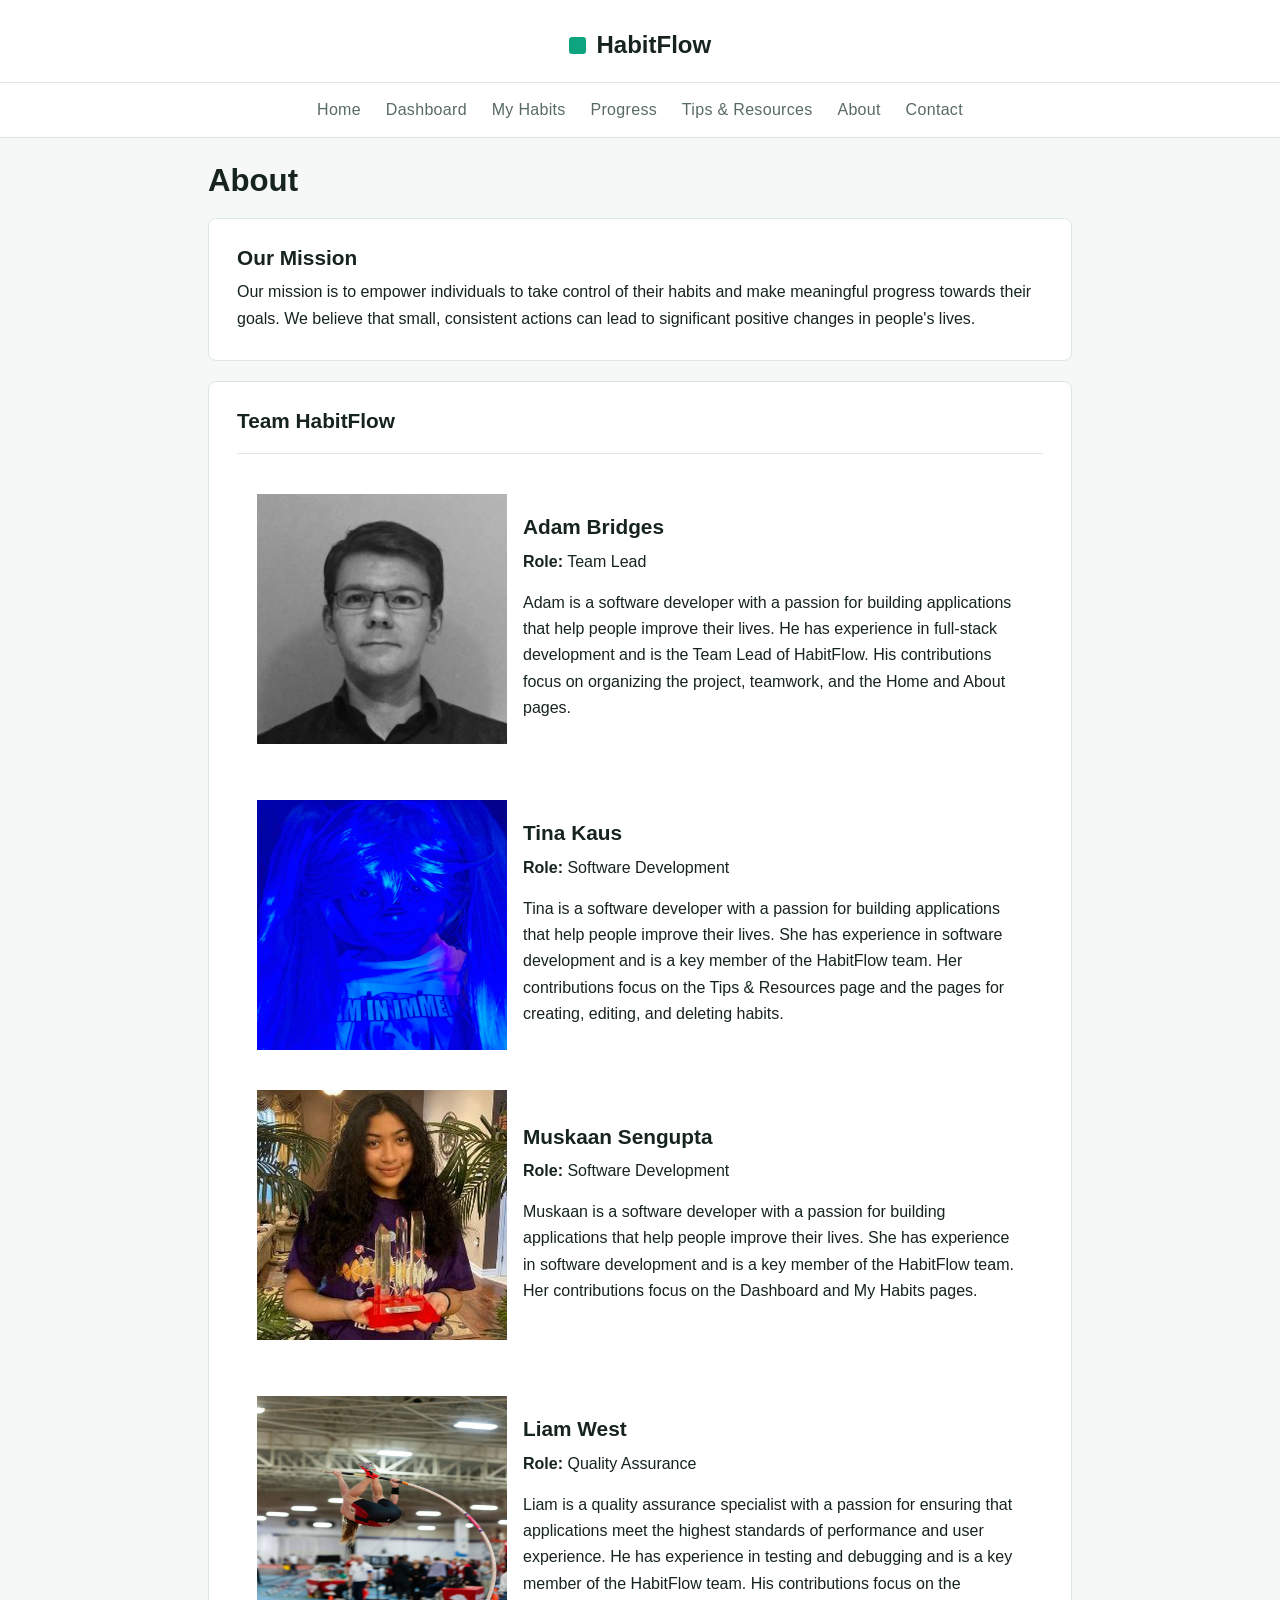
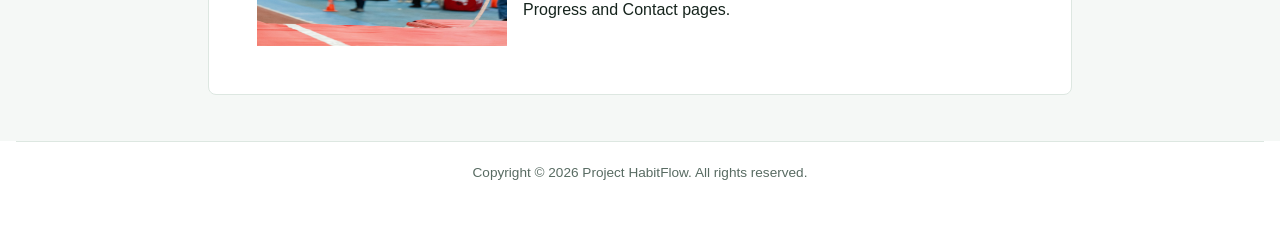
==== about.html @ fd9f2547 "style: add horizontal rule in About section and adjust media query for better responsiveness" ====
<!doctype html>
<html lang="en">
  <head>
    <meta charset="UTF-8" />
    <meta name="viewport" content="width=device-width, initial-scale=1" />
    <title>About - HabitFlow</title>
    <link rel="stylesheet" href="css/style.css" />
  </head>
  <body>
    <header>
      <h1>HabitFlow</h1>
    </header>
    <nav>
      <b>
        <a href="index.html">Home</a>
        <a href="dashboard.html">Dashboard</a>
        <a href="habits.html">My Habits</a>
        <a href="progress.html">Progress</a>
        <a href="tips.html">Tips & Resources</a>
        <a href="about.html">About</a>
        <a href="contact.html">Contact</a>
      </b>
    </nav>
    <main>
      <h2>About</h2>
        <section>
          <h3>Our Mission</h3>
          <p>
            Our mission is to empower individuals to take control of their
            habits and make meaningful progress towards their goals. We believe
            that small, consistent actions can lead to significant positive
            changes in people's lives.
          </p>
        </section>
      <section>
        <h3>Team HabitFlow</h3>
        <hr>
        <div class="content-span-split">
          <img
            src="images/adam_smort.jpg"
            alt="Black and white portrait photo of Adam Bridges looking smort."
            width="250px"
            height="250px"
          />
          <div>
            <h3>Adam Bridges</h3>
            <p><strong>Role:</strong> Team Lead</p>
            <p>
              Adam is a software developer with a passion for building
              applications that help people improve their lives. He has
              experience in full-stack development and is the Team Lead of
              HabitFlow. His contributions focus on organizing the project,
              teamwork, and the Home and About pages.
            </p>
          </div>
          <img
            src="images/tina_blue_herself.jpg"
            alt="Blue-filtered portrait photo of Tina Kaus wearing a wig."
            width="250px"
            height="250px"
          />
          <div>
            <h3>Tina Kaus</h3>
            <p><strong>Role:</strong> Software Development</p>
            <p>
              Tina is a software developer with a passion for building
              applications that help people improve their lives. She has
              experience in software development and is a key member of the
              HabitFlow team. Her contributions focus on the Tips & Resources
              page and the pages for creating, editing, and deleting habits.
            </p>
          </div>
        </div>
        <div class="content-span-split">
          <img
            src="images/muskaan_winning.png"
            alt="Portrait photo of Muskaan Sengupta winning a prize."
            width="250px"
            height="250px"
          />
          <div>
            <h3>Muskaan Sengupta</h3>
            <p><strong>Role:</strong> Software Development</p>
            <p>
              Muskaan is a software developer with a passion for building
              applications that help people improve their lives. She has
              experience in software development and is a key member of the
              HabitFlow team. Her contributions focus on the Dashboard and My
              Habits pages.
            </p>
          </div>
          <img
            src="images/liam_jumps.jpg"
            alt="Pole vaulting photo of Liam West."
            width="250px"
            height="250px"
          />
          <div>
            <h3>Liam West</h3>
            <p><strong>Role:</strong> Quality Assurance</p>
            <p>
              Liam is a quality assurance specialist with a passion for ensuring
              that applications meet the highest standards of performance and
              user experience. He has experience in testing and debugging and is
              a key member of the HabitFlow team. His contributions focus on the
              Progress and Contact pages.
            </p>
          </div>
        </div>
      </section>
    </main>
    <footer>
      <hr />
      Copyright &copy; 2026 Project HabitFlow. All rights reserved.
    </footer>
  </body>
</html>
---- css/style.css ----
/* ===================================================================
   FlowCSS — HabitFlow's opinionated house theme
   -------------------------------------------------------------------
   Plug and play: link this one file, write plain semantic HTML, and
   every page lands on the same look automatically. There is nothing
   to remember and no classes to apply for the common case — that is
   how a site built by many people stays consistent.

   Need a variant the markup can't imply (a secondary button, a
   callout, a badge)? Use one of the small opt-in classes at the
   bottom. Everything else is driven by the element you choose.
   =================================================================== */

:root {
  --font: Helvetica, Arial, sans-serif;
  --font-mono: Arial, sans-serif, monospace;

  --max-width: 100%;

  --radius-sm: 4px;
  --radius: 6px;
  --radius-lg: 8px;
  --radius-full: 999px;
  --shadow: none;
  --shadow-lg: none;

  /* spacing scale — reuse these so custom features share the rhythm */
  --space-1: 0.25rem;
  --space-2: 0.5rem;
  --space-3: 0.75rem;
  --space-4: 1rem;
  --space-5: 1.5rem;
  --space-6: 2rem;
  --space-8: 3rem;

  /* text scale */
  --text-sm: 0.875rem;
  --text-base: 1rem;
  --text-lg: 1.125rem;
  --text-xl: 1.5rem;
  --text-2xl: 2rem;

  /* brand = calm teal-green: growth, health, focus. Doubles as the
     completion/reward color so finishing a habit feels good (dopamine
     loop). Kept low-saturation to stay calm over long daily use. */
  --brand: #0ea47f;
  --brand-hover: #0c8c6c;
  --brand-soft: #e3f5ee;
  --brand-contrast: #ffffff;

  /* accent = warm amber: optimism + energy. Use sparingly for streak
     milestones and celebratory highlights, not as a primary surface. */
  --accent: #f59e0b;
  --accent-hover: #d98306;
  --accent-soft: #fdf2dd;
  --accent-contrast: #3a2a06;

  /* calm, slightly green-neutral surfaces + whitespace lower cognitive
     load (habit trackers work by offloading working memory). */
  --bg: #f5f8f6;
  --surface: #ffffff;
  --surface-2: #eef3f0;
  --text: #16241d;
  --text-muted: #586b62;
  --border: #dde7e1;
  --grid-line: rgba(16, 36, 29, 0.05);

  --success: #1f9d57;
  --success-soft: #e7f7ee;
  --warning: #b9760a;
  --warning-soft: #fcf2df;
  /* red is reserved strictly for errors/destructive actions — never for
     a missed day, which stays neutral to avoid guilt/anxiety. */
  --danger: #d4332f;
  --danger-soft: #fdeceb;

  /* tonal ramp for data-viz intensity (heatmaps, charts, gauges).
     Derived from --brand, so it re-themes for free — including dark mode.
     --brand-tint-0 is the "empty/none" step. */
  --brand-tint-0: var(--surface-2);
  --brand-tint-1: color-mix(in srgb, var(--brand) 25%, var(--surface));
  --brand-tint-2: color-mix(in srgb, var(--brand) 50%, var(--surface));
  --brand-tint-3: color-mix(in srgb, var(--brand) 75%, var(--surface));
  --brand-tint-4: var(--brand);
  --tablet-media-width: 768px;
  --desktop-media-width: 1280px;
}

:root[data-theme="dark"] {
  --brand: #2dd4a7;
  --brand-hover: #46e0ba;
  --brand-soft: #14271f;
  --brand-contrast: #05231a;

  --accent: #f5b73f;
  --accent-hover: #ffc658;
  --accent-soft: #2c2410;
  --accent-contrast: #221802;

  --bg: #0e1512;
  --surface: #15201b;
  --surface-2: #1d2a23;
  --text: #e6efe9;
  --text-muted: #93a69c;
  --border: #273931;
  --grid-line: rgba(230, 239, 233, 0.05);

  --success-soft: #12281d;
  --warning-soft: #2c220f;
  --danger-soft: #2e1716;
}

/* --- reset ---------------------------------------------------------- */
*,
*::before,
*::after {
  box-sizing: border-box;
}

* {
  margin: 0;
}

body {
  font-family: var(--font);
  font-size: var(--text-base);
  line-height: 1.65;
  color: var(--text);
  background-color: var(--bg);
  -webkit-font-smoothing: antialiased;
  min-height: 100dvh;
  display: flex;
  flex-direction: column;
  /* grid-template-rows: none 1fr auto; */
  /* margin: 0; */
}

img,
svg,
video {
  display: block;
  max-width: 100%;
  height: auto;
}

:focus-visible {
  outline: 2px solid var(--brand);
  outline-offset: 2px;
  border-radius: 4px;
}

/* --- typography ----------------------------------------------------- */
h1,
h2,
h3,
h4 {
  line-height: 1.1;
  font-weight: 700;
  color: var(--text);
}

h1 {
  font-size: 2.6rem;
}
h2 {
  font-size: 1.95rem;
}
h3 {
  font-size: 1.3rem;
}

h4 {
  font-size: 1.05rem;
}

p,
ul,
ol {
  margin-bottom: 0.9rem;
}

:where(p, li):last-child {
  margin-bottom: 0;
}

ul,
ol {
  padding-left: 1.4rem;
}

li {
  margin-bottom: 0.3rem;
}

a {
  color: var(--brand);
  text-decoration: none;
  font-weight: 500;
}

a:hover {
  color: var(--brand-hover);
  text-decoration: underline;
}

strong,
b {
  font-weight: 700;
}

small {
  font-size: var(--text-sm);
  color: var(--text-muted);
}

blockquote {
  margin: 0 0 0.9rem;
  padding: 0.4rem 0 0.4rem 1rem;
  border-left: 4px solid var(--brand);
  color: var(--text-muted);
}

hr {
  height: 0;
  border: none;
  border-top: 1px solid var(--border);
  margin: 1.25rem 0;
}

/* --- page chrome: header, nav, main, footer ------------------------- */
body > header {
  background: var(--surface);
  border-bottom: 1px solid var(--border);
  padding: 2rem 1rem 1.5rem;
  text-align: center;
}

body > header h1 {
  color: var(--text);
  font-size: var(--text-xl);
}

/* brand "cell" mark on the wordmark — echoes the habit-grid motif */
body > header h1::before {
  content: "";
  display: inline-block;
  width: 0.7em;
  height: 0.7em;
  margin-right: 0.45em;
  border-radius: 3px;
  background: var(--brand);
  vertical-align: -0.04em;
}

nav {
  background: var(--surface);
  border-bottom: 1px solid var(--border);
  padding: 0.35rem 1rem;
}

nav b,
nav strong {
  display: flex;
  flex-wrap: wrap;
  justify-content: center;
  gap: 0.15rem;
  margin: 0 auto;
}

nav a {
  padding: 0.5rem 0.7rem;
  border-radius: var(--radius);
  color: var(--text-muted);
  font-family: var(--font-mono);
  font-size: 1rem;
  letter-spacing: 0.02em;
}

nav a:hover {
  background: var(--brand-soft);
  color: var(--brand);
  text-decoration: none;
}

main {
  display: block;
  max-width: var(--max-width);
  margin: 2% 15%;
  padding: 0 1rem;
}

main > h2,
main > h1 {
  margin-bottom: 1.25rem;
}

main > p {
  margin-bottom: 1.25rem;
}

/* sections and top-level content blocks read as cards automatically */
main section,
main > div {
  background: var(--surface);
  border: 1px solid var(--border);
  border-radius: var(--radius-lg);
  box-shadow: var(--shadow);
  padding: 1.75rem;
  margin-bottom: 1.25rem;
}

main section h2,
main section h3 {
  margin-bottom: 0.6rem;
}

main section p + h3 {
  margin-top: 1.25rem;
}

@media (max-width: 768px) {
  main {
    margin: 2% 0%;
  }
}

footer {
  max-width: var(--max-width);
  padding: 0 1rem 3rem;
  color: var(--text-muted);
  font-size: 0.85rem;
  text-align: center;
  background: var(--surface);
  margin-top: auto;
}

footer hr {
  margin-top: 0;
}

/* --- forms ---------------------------------------------------------- */
form > div {
  margin-bottom: 1.1rem;
}

label {
  display: block;
  margin-bottom: 0.35rem;
  font-weight: 600;
}

input,
select,
textarea {
  width: 100%;
  padding: 0.6rem 0.75rem;
  font: inherit;
  color: var(--text);
  background: var(--bg);
  border: 1px solid var(--border);
  border-radius: var(--radius);
}

input:focus,
select:focus,
textarea:focus {
  outline: none;
  border-color: var(--brand);
  box-shadow: 0 0 0 3px var(--brand-soft);
}

textarea {
  resize: vertical;
  min-height: 6rem;
}

fieldset {
  border: 1px solid var(--border);
  border-radius: var(--radius);
  padding: 1rem;
  margin-bottom: 1.1rem;
}

legend {
  font-weight: 700;
  padding: 0 0.4rem;
}

/* --- buttons -------------------------------------------------------- */
button,
.btn {
  display: inline-block;
  font: inherit;
  font-weight: 600;
  line-height: 1.2;
  cursor: pointer;
  padding: 0.6rem 1.15rem;
  margin-right: 0.4rem;
  border: 1px solid var(--brand);
  border-radius: var(--radius);
  background: var(--brand);
  color: var(--brand-contrast);
  text-decoration: none;
  transition:
    filter 0.12s ease,
    background 0.12s ease;
}

button:hover,
.btn:hover {
  background: var(--brand-hover);
  border-color: var(--brand-hover);
  color: var(--brand-contrast);
  text-decoration: none;
}

button:disabled,
.btn:disabled {
  opacity: 0.55;
  cursor: not-allowed;
}

/* reset/secondary buttons are quieter by default */
button[type="reset"],
.btn-secondary {
  background: transparent;
  color: var(--brand);
}

button[type="reset"]:hover,
.btn-secondary:hover {
  background: var(--brand-soft);
  color: var(--brand);
}

.btn-ghost {
  background: transparent;
  border-color: transparent;
  color: var(--text);
}

.btn-ghost:hover {
  background: var(--surface-2);
  color: var(--text);
}

.btn-danger {
  background: var(--danger);
  border-color: var(--danger);
  color: #fff;
}

.btn-danger:hover {
  filter: brightness(1.08);
  background: var(--danger);
  border-color: var(--danger);
}

/* warm motivational button — for celebratory moments, used sparingly */
.btn-accent {
  background: var(--accent);
  border-color: var(--accent);
  color: var(--accent-contrast);
}

.btn-accent:hover {
  background: var(--accent-hover);
  border-color: var(--accent-hover);
  color: var(--accent-contrast);
}

/* --- tables --------------------------------------------------------- */
table {
  width: 100%;
  border-collapse: collapse;
  margin: 1rem 0;
  font-size: 0.95rem;
}

caption {
  caption-side: top;
  text-align: left;
  color: var(--text-muted);
  font-style: italic;
  padding-bottom: 0.5rem;
}

th,
td {
  padding: 0.6rem 0.75rem;
  border-bottom: 1px solid var(--border);
  text-align: center;
}

thead th {
  background: var(--brand-soft);
  color: var(--brand);
}

th[scope="row"] {
  text-align: left;
}

tbody tr:hover {
  background: var(--surface-2);
}

/* --- progress + figures --------------------------------------------- */
figure {
  margin: 0 0 1rem;
}

figcaption {
  color: var(--text-muted);
  margin-bottom: 0.35rem;
}

progress {
  width: 100%;
  height: 0.9rem;
  border: none;
  border-radius: var(--radius);
  overflow: hidden;
  background: var(--brand-soft);
}

progress::-webkit-progress-bar {
  background: var(--brand-soft);
}
progress::-webkit-progress-value {
  background: var(--brand);
}
progress::-moz-progress-bar {
  background: var(--brand);
}

.content-span-split {
  display: flex;
  flex-direction: column;
  justify-content: center;
  align-items: center;
  text-align: center;
  gap: 1rem;
}
.content-span-split img {
  display: flex;
  flex-direction: column;
  justify-content: center;
  gap: 1rem;
  max-width: 250px;
  max-height: 250px;
}
@media (min-width: 768px) {
  .content-span-split img {
    width: 25vw;
    height: 25vw;
    margin: 20px;
  }
  .content-span-split {
    display: grid;
    grid-template-columns: 250px 1fr;
    grid-template-rows: auto;
    align-items: center;
    justify-content: center;
    text-align: start;
  }
  .content-span-split > div {
    margin: 20px;
  }
}
@media (min-width: 1500px) {
  .content-span-split img {
    width: 25vw;
    height: 25vw;
  }
  .content-span-split {
    display: grid;
    grid-template-columns: 250px 1fr 250px 1fr;
    grid-template-rows: auto;
    align-items: center;
    justify-content: center;
    text-align: start;
  }
  .content-span-split > div {
    margin: 20px;
  }
}
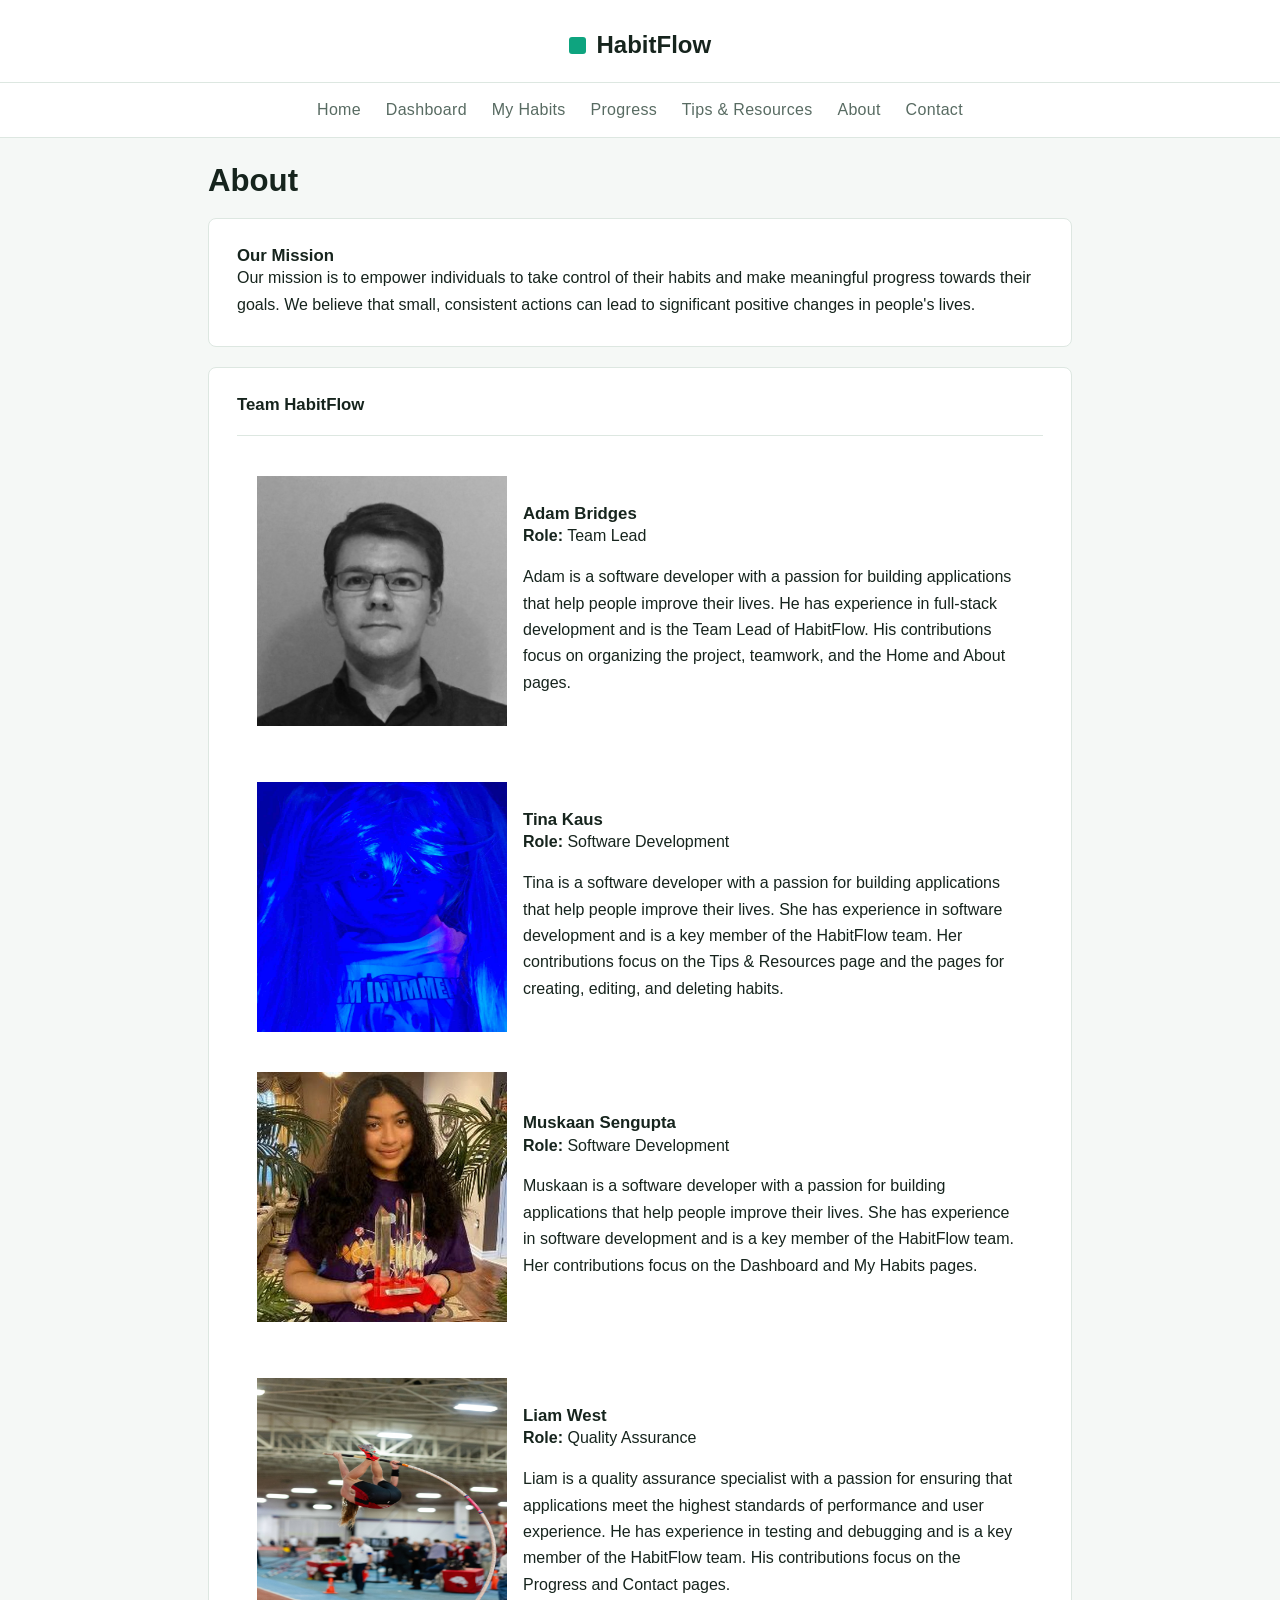
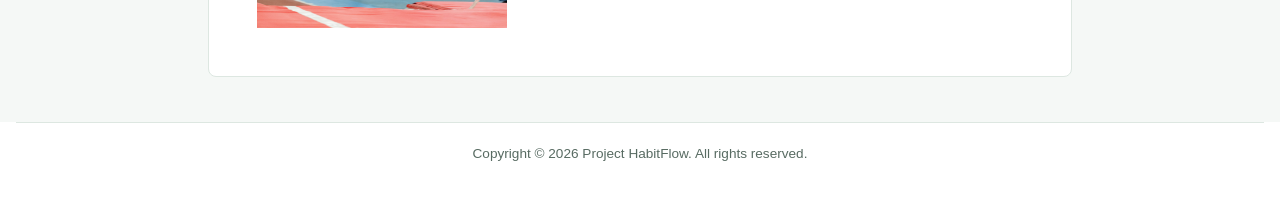
==== commit fe00b6a7: "style: update heading levels for consistency and enhance navigation responsiveness with new media qu" ====
--- a/about.html
+++ b/about.html
@@ -24,7 +24,7 @@
     <main>
       <h2>About</h2>
         <section>
-          <h3>Our Mission</h3>
+          <h4>Our Mission</h4>
           <p>
             Our mission is to empower individuals to take control of their
             habits and make meaningful progress towards their goals. We believe
@@ -33,7 +33,7 @@
           </p>
         </section>
       <section>
-        <h3>Team HabitFlow</h3>
+        <h4 id="team-habitflow">Team HabitFlow</h4>
         <hr>
         <div class="content-span-split">
           <img
@@ -43,7 +43,7 @@
             height="250px"
           />
           <div>
-            <h3>Adam Bridges</h3>
+            <h4>Adam Bridges</h4>
             <p><strong>Role:</strong> Team Lead</p>
             <p>
               Adam is a software developer with a passion for building
@@ -60,7 +60,7 @@
             height="250px"
           />
           <div>
-            <h3>Tina Kaus</h3>
+            <h4>Tina Kaus</h4>
             <p><strong>Role:</strong> Software Development</p>
             <p>
               Tina is a software developer with a passion for building
@@ -79,7 +79,7 @@
             height="250px"
           />
           <div>
-            <h3>Muskaan Sengupta</h3>
+            <h4>Muskaan Sengupta</h4>
             <p><strong>Role:</strong> Software Development</p>
             <p>
               Muskaan is a software developer with a passion for building
@@ -96,7 +96,7 @@
             height="250px"
           />
           <div>
-            <h3>Liam West</h3>
+            <h4>Liam West</h4>
             <p><strong>Role:</strong> Quality Assurance</p>
             <p>
               Liam is a quality assurance specialist with a passion for ensuring
--- a/css/style.css
+++ b/css/style.css
@@ -280,6 +280,20 @@
   background: var(--brand-soft);
   color: var(--brand);
   text-decoration: none;
+}
+
+@media (max-width: 768px) {
+  nav b,
+  nav strong {
+    display: block;
+    overflow-x: auto;
+    white-space: nowrap;
+    scrollbar-width: thin;
+    scrollbar-color: var(--border) var(--surface);
+  }
+  nav a {
+    display: inline-block;
+  }
 }
 
 main {
@@ -534,6 +548,10 @@
   background: var(--brand);
 }
 
+#team-habitflow {
+  text-align: center;
+  margin-bottom: 1rem;
+}
 .content-span-split {
   display: flex;
   flex-direction: column;
@@ -567,6 +585,9 @@
   .content-span-split > div {
     margin: 20px;
   }
+  #team-habitflow {
+    text-align: start;
+  }
 }
 @media (min-width: 1500px) {
   .content-span-split img {
@@ -584,4 +605,7 @@
   .content-span-split > div {
     margin: 20px;
   }
-}
+  #team-habitflow {
+    text-align: start;
+  }
+}
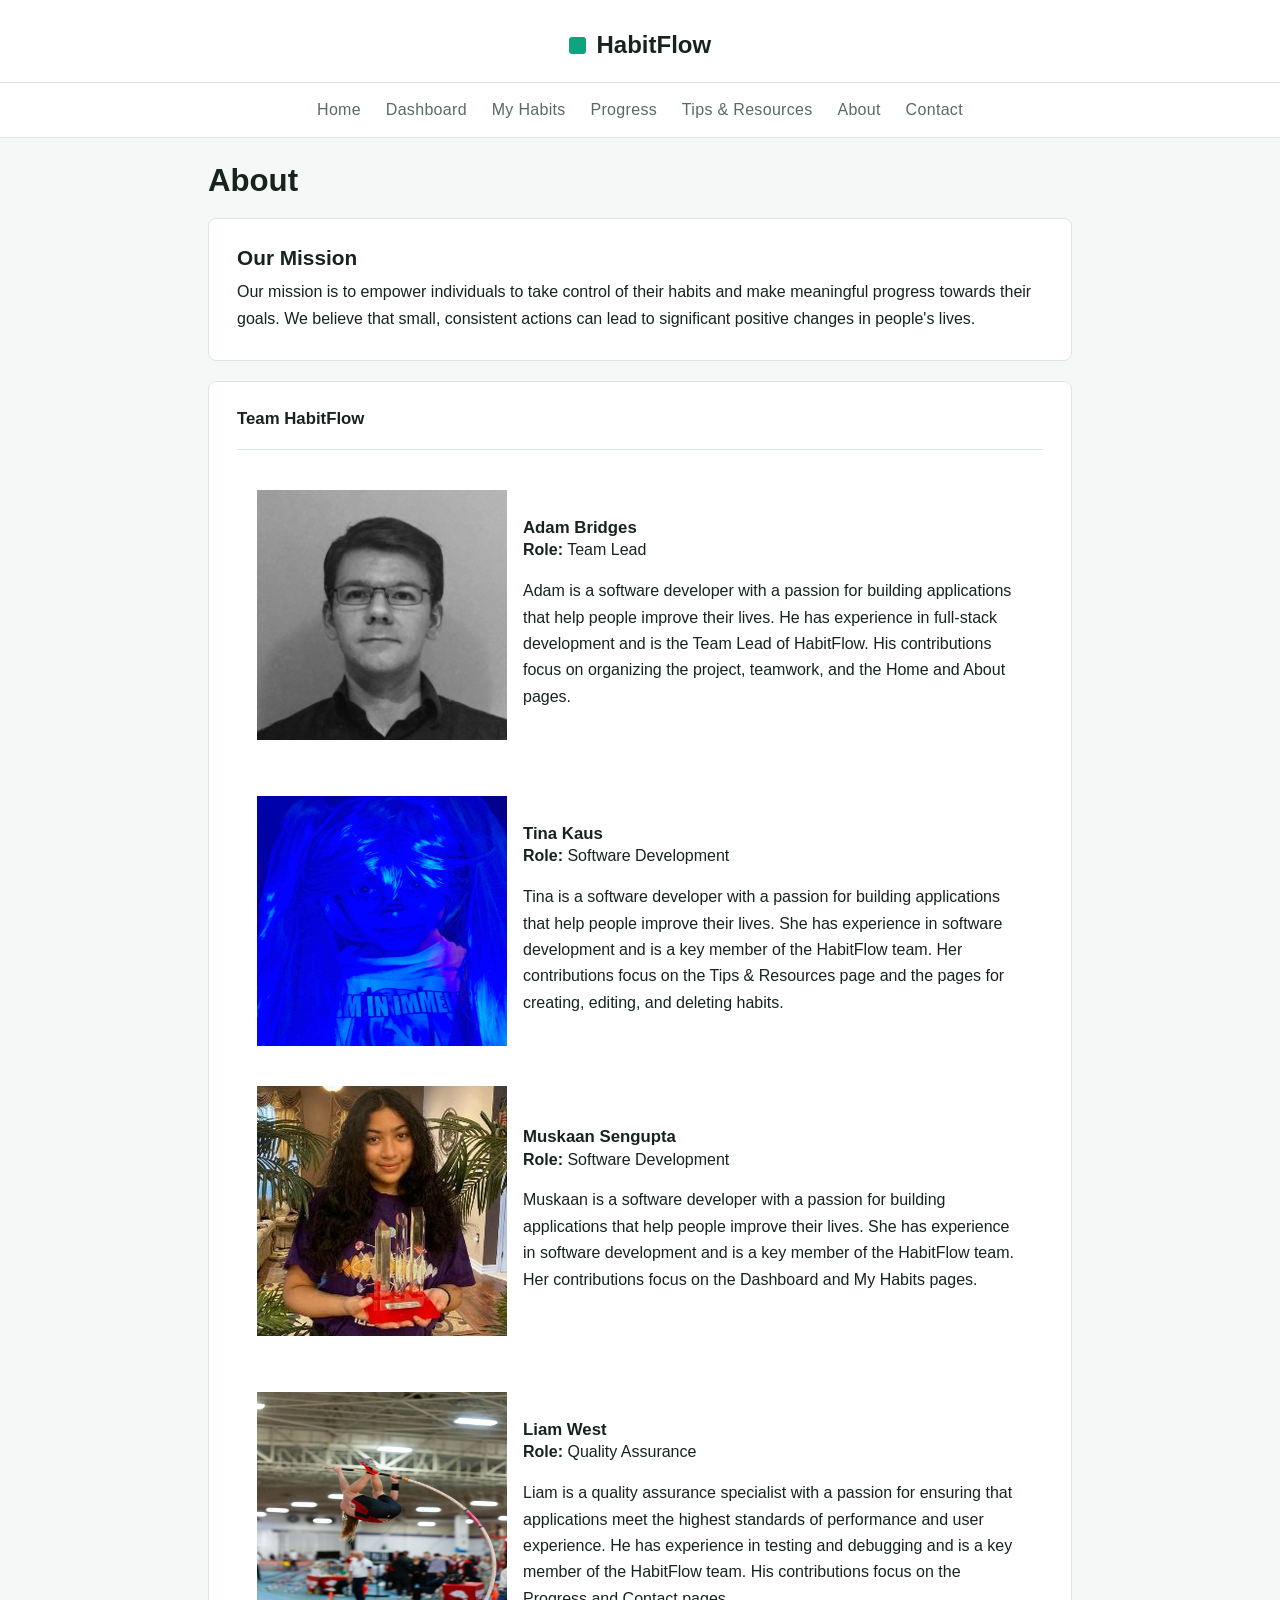
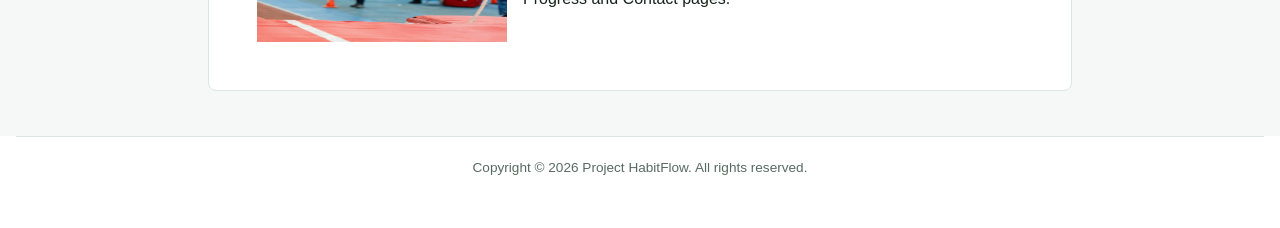
==== commit 88c5fb57: "style: update heading level for "Our Mission" and standardize image dimensions in About section" ====
--- a/about.html
+++ b/about.html
@@ -24,7 +24,7 @@
     <main>
       <h2>About</h2>
         <section>
-          <h4>Our Mission</h4>
+          <h3>Our Mission</h3>
           <p>
             Our mission is to empower individuals to take control of their
             habits and make meaningful progress towards their goals. We believe
@@ -39,8 +39,8 @@
           <img
             src="images/adam_smort.jpg"
             alt="Black and white portrait photo of Adam Bridges looking smort."
-            width="250px"
-            height="250px"
+            width="250"
+            height="250"
           />
           <div>
             <h4>Adam Bridges</h4>
@@ -56,8 +56,8 @@
           <img
             src="images/tina_blue_herself.jpg"
             alt="Blue-filtered portrait photo of Tina Kaus wearing a wig."
-            width="250px"
-            height="250px"
+            width="250"
+            height="250"
           />
           <div>
             <h4>Tina Kaus</h4>
@@ -75,8 +75,8 @@
           <img
             src="images/muskaan_winning.png"
             alt="Portrait photo of Muskaan Sengupta winning a prize."
-            width="250px"
-            height="250px"
+            width="250"
+            height="250"
           />
           <div>
             <h4>Muskaan Sengupta</h4>
@@ -92,8 +92,8 @@
           <img
             src="images/liam_jumps.jpg"
             alt="Pole vaulting photo of Liam West."
-            width="250px"
-            height="250px"
+            width="250"
+            height="250"
           />
           <div>
             <h4>Liam West</h4>
--- a/css/style.css
+++ b/css/style.css
@@ -281,7 +281,7 @@
   color: var(--brand);
   text-decoration: none;
 }
-
+/* Enables horizontally scrollable navigation on smaller screens */
 @media (max-width: 768px) {
   nav b,
   nav strong {
@@ -552,6 +552,7 @@
   text-align: center;
   margin-bottom: 1rem;
 }
+/* Responsive class to help keep content appealing to digest */
 .content-span-split {
   display: flex;
   flex-direction: column;
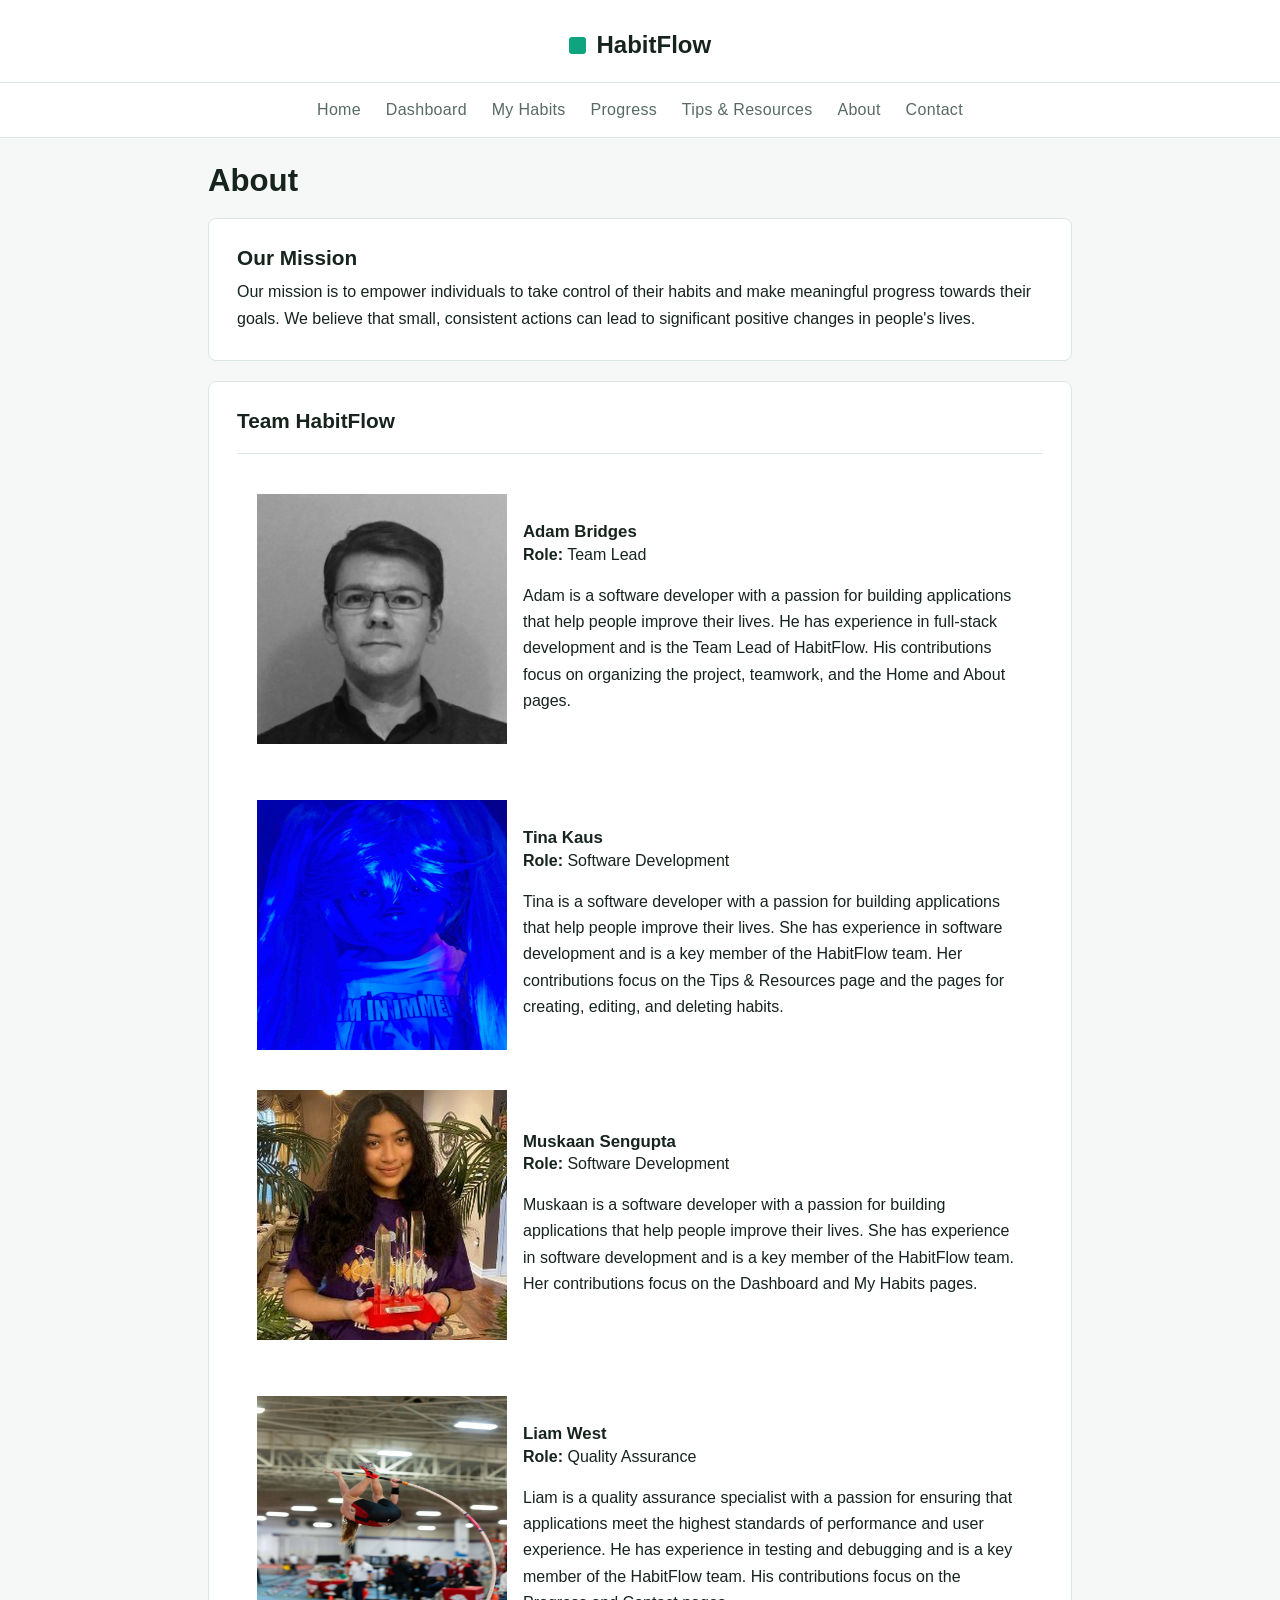
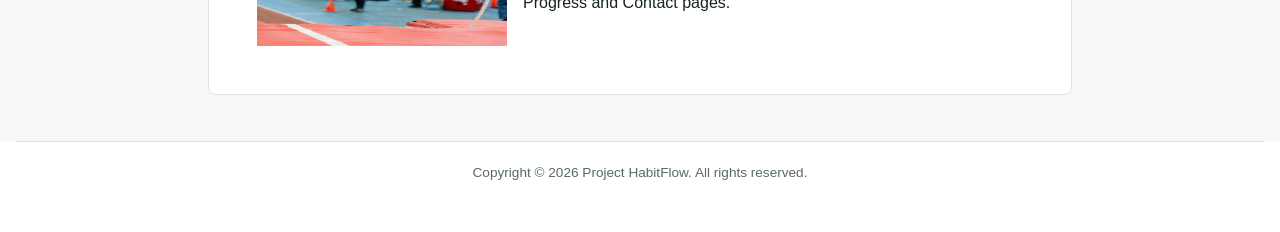
==== commit e6b4b528: "style: update heading level for "Team HabitFlow" for consistency" ====
--- a/about.html
+++ b/about.html
@@ -33,7 +33,7 @@
           </p>
         </section>
       <section>
-        <h4 id="team-habitflow">Team HabitFlow</h4>
+        <h3 id="team-habitflow">Team HabitFlow</h3>
         <hr>
         <div class="content-span-split">
           <img
--- a/css/style.css
+++ b/css/style.css
@@ -127,7 +127,6 @@
   line-height: 1.65;
   color: var(--text);
   background-color: var(--bg);
-  -webkit-font-smoothing: antialiased;
   min-height: 100dvh;
   display: flex;
   flex-direction: column;
@@ -162,9 +161,11 @@
 h1 {
   font-size: 2.6rem;
 }
+
 h2 {
   font-size: 1.95rem;
 }
+
 h3 {
   font-size: 1.3rem;
 }
@@ -228,20 +229,20 @@
 }
 
 /* --- page chrome: header, nav, main, footer ------------------------- */
-body > header {
+body>header {
   background: var(--surface);
   border-bottom: 1px solid var(--border);
   padding: 2rem 1rem 1.5rem;
   text-align: center;
 }
 
-body > header h1 {
+body>header h1 {
   color: var(--text);
   font-size: var(--text-xl);
 }
 
 /* brand "cell" mark on the wordmark — echoes the habit-grid motif */
-body > header h1::before {
+body>header h1::before {
   content: "";
   display: inline-block;
   width: 0.7em;
@@ -281,8 +282,10 @@
   color: var(--brand);
   text-decoration: none;
 }
+
 /* Enables horizontally scrollable navigation on smaller screens */
 @media (max-width: 768px) {
+
   nav b,
   nav strong {
     display: block;
@@ -291,6 +294,7 @@
     scrollbar-width: thin;
     scrollbar-color: var(--border) var(--surface);
   }
+
   nav a {
     display: inline-block;
   }
@@ -303,18 +307,18 @@
   padding: 0 1rem;
 }
 
-main > h2,
-main > h1 {
+main>h2,
+main>h1 {
   margin-bottom: 1.25rem;
 }
 
-main > p {
+main>p {
   margin-bottom: 1.25rem;
 }
 
 /* sections and top-level content blocks read as cards automatically */
 main section,
-main > div {
+main>div {
   background: var(--surface);
   border: 1px solid var(--border);
   border-radius: var(--radius-lg);
@@ -328,7 +332,7 @@
   margin-bottom: 0.6rem;
 }
 
-main section p + h3 {
+main section p+h3 {
   margin-top: 1.25rem;
 }
 
@@ -353,7 +357,7 @@
 }
 
 /* --- forms ---------------------------------------------------------- */
-form > div {
+form>div {
   margin-bottom: 1.1rem;
 }
 
@@ -423,7 +427,7 @@
 button:hover,
 .btn:hover {
   background: var(--brand-hover);
-  border-color: var(--brand-hover);
+  border: 1px solid var(--brand-hover);
   color: var(--brand-contrast);
   text-decoration: none;
 }
@@ -449,7 +453,7 @@
 
 .btn-ghost {
   background: transparent;
-  border-color: transparent;
+  border: 1px solid transparent;
   color: var(--text);
 }
 
@@ -460,26 +464,26 @@
 
 .btn-danger {
   background: var(--danger);
-  border-color: var(--danger);
+  border: 1px solid var(--danger);
   color: #fff;
 }
 
 .btn-danger:hover {
   filter: brightness(1.08);
   background: var(--danger);
-  border-color: var(--danger);
+  border: 1px solid var(--danger);
 }
 
 /* warm motivational button — for celebratory moments, used sparingly */
 .btn-accent {
   background: var(--accent);
-  border-color: var(--accent);
+  border: 1px solid var(--accent);
   color: var(--accent-contrast);
 }
 
 .btn-accent:hover {
   background: var(--accent-hover);
-  border-color: var(--accent-hover);
+  border: 1px solid var(--accent-hover);
   color: var(--accent-contrast);
 }
 
@@ -541,17 +545,29 @@
 progress::-webkit-progress-bar {
   background: var(--brand-soft);
 }
+
 progress::-webkit-progress-value {
   background: var(--brand);
 }
+
 progress::-moz-progress-bar {
   background: var(--brand);
+}
+
+/* --- callouts ------------------------------------------------------- */
+.callout {
+  background: var(--brand-soft);
+  border-left: 4px solid var(--brand);
+  border-radius: var(--radius);
+  padding: var(--space-4);
+  color: var(--text);
 }
 
 #team-habitflow {
   text-align: center;
   margin-bottom: 1rem;
 }
+
 /* Responsive class to help keep content appealing to digest */
 .content-span-split {
   display: flex;
@@ -561,6 +577,7 @@
   text-align: center;
   gap: 1rem;
 }
+
 .content-span-split img {
   display: flex;
   flex-direction: column;
@@ -569,12 +586,14 @@
   max-width: 250px;
   max-height: 250px;
 }
+
 @media (min-width: 768px) {
   .content-span-split img {
     width: 25vw;
     height: 25vw;
     margin: 20px;
   }
+
   .content-span-split {
     display: grid;
     grid-template-columns: 250px 1fr;
@@ -583,18 +602,22 @@
     justify-content: center;
     text-align: start;
   }
-  .content-span-split > div {
+
+  .content-span-split>div {
     margin: 20px;
   }
+
   #team-habitflow {
     text-align: start;
   }
 }
+
 @media (min-width: 1500px) {
   .content-span-split img {
     width: 25vw;
     height: 25vw;
   }
+
   .content-span-split {
     display: grid;
     grid-template-columns: 250px 1fr 250px 1fr;
@@ -603,10 +626,12 @@
     justify-content: center;
     text-align: start;
   }
-  .content-span-split > div {
+
+  .content-span-split>div {
     margin: 20px;
   }
+
   #team-habitflow {
     text-align: start;
   }
-}
+}
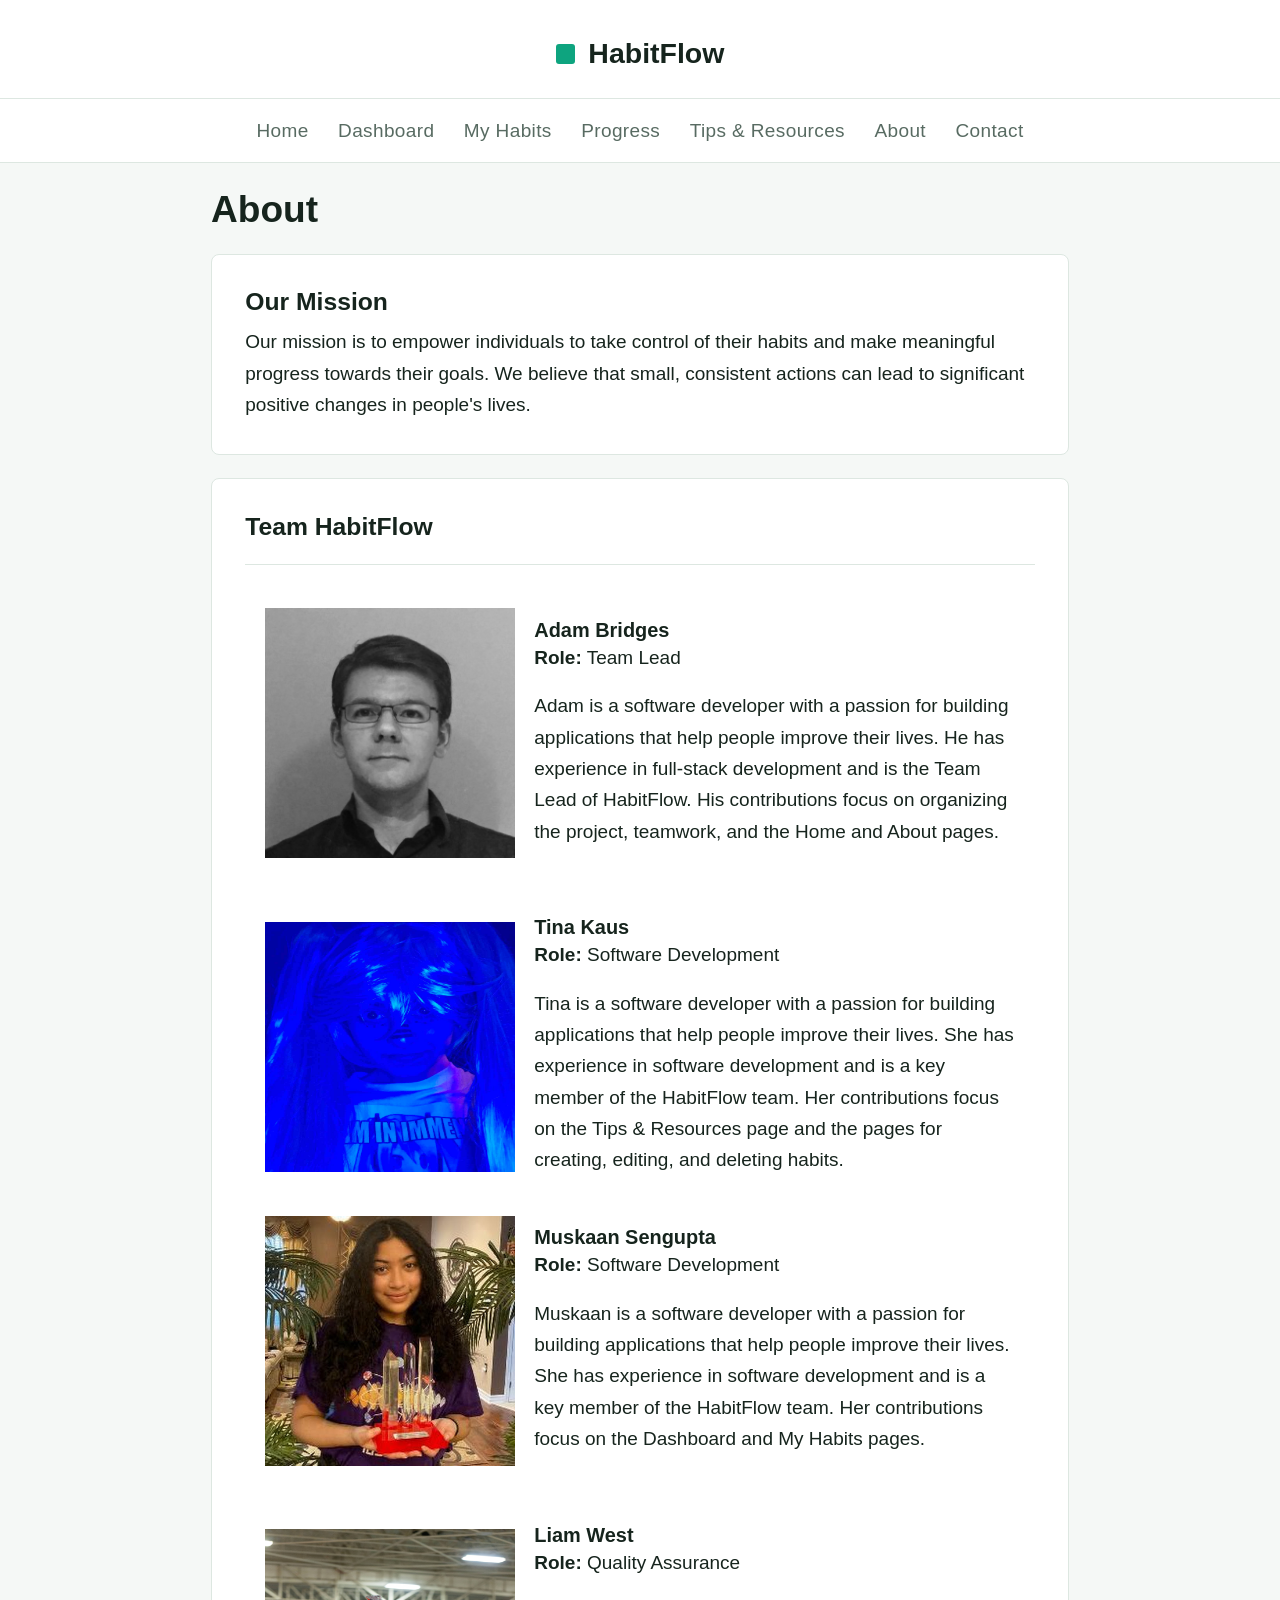
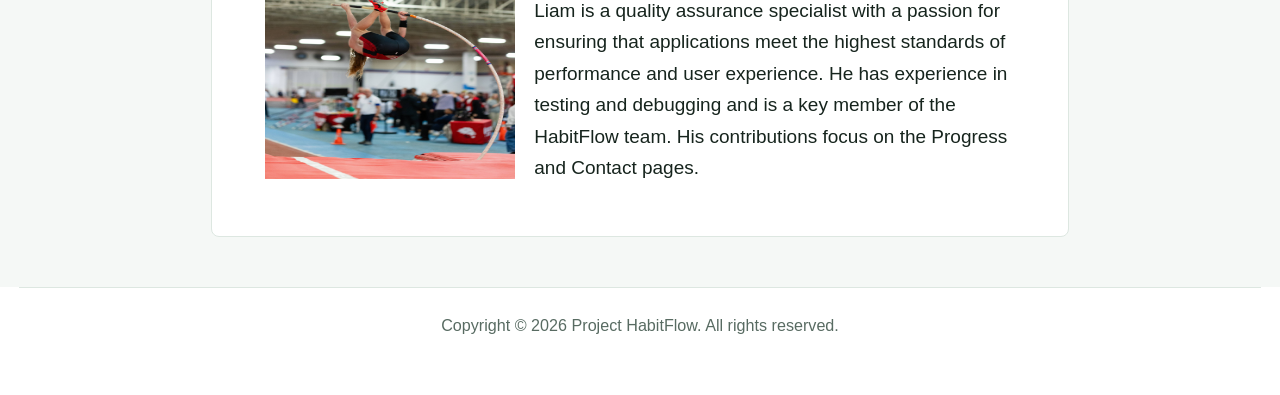
==== commit 4d9d6fda: "fix: resolve html validator issues" ====
--- a/about.html
+++ b/about.html
@@ -1,10 +1,10 @@
 <!doctype html>
 <html lang="en">
   <head>
-    <meta charset="UTF-8" />
-    <meta name="viewport" content="width=device-width, initial-scale=1" />
+    <meta charset="UTF-8">
+    <meta name="viewport" content="width=device-width, initial-scale=1">
     <title>About - HabitFlow</title>
-    <link rel="stylesheet" href="css/style.css" />
+    <link rel="stylesheet" href="css/style.css">
   </head>
   <body>
     <header>
@@ -40,8 +40,7 @@
             src="images/adam_smort.jpg"
             alt="Black and white portrait photo of Adam Bridges looking smort."
             width="250"
-            height="250"
-          />
+            height="250">
           <div>
             <h4>Adam Bridges</h4>
             <p><strong>Role:</strong> Team Lead</p>
@@ -57,8 +56,7 @@
             src="images/tina_blue_herself.jpg"
             alt="Blue-filtered portrait photo of Tina Kaus wearing a wig."
             width="250"
-            height="250"
-          />
+            height="250">
           <div>
             <h4>Tina Kaus</h4>
             <p><strong>Role:</strong> Software Development</p>
@@ -76,8 +74,7 @@
             src="images/muskaan_winning.png"
             alt="Portrait photo of Muskaan Sengupta winning a prize."
             width="250"
-            height="250"
-          />
+            height="250">
           <div>
             <h4>Muskaan Sengupta</h4>
             <p><strong>Role:</strong> Software Development</p>
@@ -93,8 +90,7 @@
             src="images/liam_jumps.jpg"
             alt="Pole vaulting photo of Liam West."
             width="250"
-            height="250"
-          />
+            height="250">
           <div>
             <h4>Liam West</h4>
             <p><strong>Role:</strong> Quality Assurance</p>
@@ -110,7 +106,7 @@
       </section>
     </main>
     <footer>
-      <hr />
+      <hr>
       Copyright &copy; 2026 Project HabitFlow. All rights reserved.
     </footer>
   </body>
--- a/css/style.css
+++ b/css/style.css
@@ -1,16 +1,3 @@
-/* ===================================================================
-   FlowCSS — HabitFlow's opinionated house theme
-   -------------------------------------------------------------------
-   Plug and play: link this one file, write plain semantic HTML, and
-   every page lands on the same look automatically. There is nothing
-   to remember and no classes to apply for the common case — that is
-   how a site built by many people stays consistent.
-
-   Need a variant the markup can't imply (a secondary button, a
-   callout, a badge)? Use one of the small opt-in classes at the
-   bottom. Everything else is driven by the element you choose.
-   =================================================================== */
-
 :root {
   --font: Helvetica, Arial, sans-serif;
   --font-mono: Arial, sans-serif, monospace;
@@ -121,12 +108,17 @@
   margin: 0;
 }
 
+html {
+  font-size: clamp(1rem, 0.9rem + 0.55vw, 1.1875rem);
+}
+
 body {
   font-family: var(--font);
   font-size: var(--text-base);
   line-height: 1.65;
   color: var(--text);
   background-color: var(--bg);
+  -webkit-font-smoothing: antialiased;
   min-height: 100dvh;
   display: flex;
   flex-direction: column;
@@ -161,11 +153,9 @@
 h1 {
   font-size: 2.6rem;
 }
-
 h2 {
   font-size: 1.95rem;
 }
-
 h3 {
   font-size: 1.3rem;
 }
@@ -229,20 +219,20 @@
 }
 
 /* --- page chrome: header, nav, main, footer ------------------------- */
-body>header {
+body > header {
   background: var(--surface);
   border-bottom: 1px solid var(--border);
   padding: 2rem 1rem 1.5rem;
   text-align: center;
 }
 
-body>header h1 {
+body > header h1 {
   color: var(--text);
   font-size: var(--text-xl);
 }
 
 /* brand "cell" mark on the wordmark — echoes the habit-grid motif */
-body>header h1::before {
+body > header h1::before {
   content: "";
   display: inline-block;
   width: 0.7em;
@@ -265,6 +255,7 @@
   flex-wrap: wrap;
   justify-content: center;
   gap: 0.15rem;
+  font-weight: 400;
   margin: 0 auto;
 }
 
@@ -282,10 +273,8 @@
   color: var(--brand);
   text-decoration: none;
 }
-
 /* Enables horizontally scrollable navigation on smaller screens */
 @media (max-width: 768px) {
-
   nav b,
   nav strong {
     display: block;
@@ -294,7 +283,6 @@
     scrollbar-width: thin;
     scrollbar-color: var(--border) var(--surface);
   }
-
   nav a {
     display: inline-block;
   }
@@ -307,18 +295,18 @@
   padding: 0 1rem;
 }
 
-main>h2,
-main>h1 {
+main > h2,
+main > h1 {
   margin-bottom: 1.25rem;
 }
 
-main>p {
+main > p {
   margin-bottom: 1.25rem;
 }
 
 /* sections and top-level content blocks read as cards automatically */
 main section,
-main>div {
+main > div {
   background: var(--surface);
   border: 1px solid var(--border);
   border-radius: var(--radius-lg);
@@ -332,13 +320,20 @@
   margin-bottom: 0.6rem;
 }
 
-main section p+h3 {
+main section p + h3 {
   margin-top: 1.25rem;
 }
 
 @media (max-width: 768px) {
   main {
     margin: 2% 0%;
+  }
+  main > h2 {
+    text-align: center;
+  }
+  main section,
+  main > div {
+    padding: 1.25rem;
   }
 }
 
@@ -357,7 +352,7 @@
 }
 
 /* --- forms ---------------------------------------------------------- */
-form>div {
+form > div {
   margin-bottom: 1.1rem;
 }
 
@@ -427,7 +422,7 @@
 button:hover,
 .btn:hover {
   background: var(--brand-hover);
-  border: 1px solid var(--brand-hover);
+  border-color: var(--brand-hover);
   color: var(--brand-contrast);
   text-decoration: none;
 }
@@ -453,7 +448,7 @@
 
 .btn-ghost {
   background: transparent;
-  border: 1px solid transparent;
+  border-color: transparent;
   color: var(--text);
 }
 
@@ -464,26 +459,26 @@
 
 .btn-danger {
   background: var(--danger);
-  border: 1px solid var(--danger);
+  border-color: var(--danger);
   color: #fff;
 }
 
 .btn-danger:hover {
   filter: brightness(1.08);
   background: var(--danger);
-  border: 1px solid var(--danger);
+  border-color: var(--danger);
 }
 
 /* warm motivational button — for celebratory moments, used sparingly */
 .btn-accent {
   background: var(--accent);
-  border: 1px solid var(--accent);
+  border-color: var(--accent);
   color: var(--accent-contrast);
 }
 
 .btn-accent:hover {
   background: var(--accent-hover);
-  border: 1px solid var(--accent-hover);
+  border-color: var(--accent-hover);
   color: var(--accent-contrast);
 }
 
@@ -545,29 +540,55 @@
 progress::-webkit-progress-bar {
   background: var(--brand-soft);
 }
-
 progress::-webkit-progress-value {
   background: var(--brand);
 }
-
 progress::-moz-progress-bar {
   background: var(--brand);
 }
 
-/* --- callouts ------------------------------------------------------- */
-.callout {
-  background: var(--brand-soft);
-  border-left: 4px solid var(--brand);
-  border-radius: var(--radius);
+/* Stylized grid tiles
+   Put class="stat-grid" on a <ul>; each <li> becomes a tile */
+.stat-grid {
+  list-style: none;
+  padding-left: 0;
+  margin: 0;
+  display: grid;
+  gap: var(--space-4);
+  grid-template-columns: repeat(auto-fit, minmax(min(11rem, 100%), 1fr));
+}
+.stat-grid > li {
+  margin: 0;
+  display: flex;
+  flex-direction: column;
+  gap: var(--space-1);
   padding: var(--space-4);
-  color: var(--text);
-}
-
+  background: var(--surface-2);
+  border: 1px solid var(--border);
+  border-radius: var(--radius-lg);
+  transition: border-color 0.12s ease, transform 0.12s ease;
+}
+.stat-grid > li:hover {
+  border-color: var(--text-muted);
+  transform: translateY(-2px);
+}
+.stat-grid > li strong {
+  font-family: var(--font-mono);
+  font-size: 0.75rem;
+  font-weight: 400;
+  letter-spacing: 0.08em;
+  text-transform: uppercase;
+  color: var(--text-muted);
+}
+@media (min-width: 601px) and (max-width: 1024px) {
+  .stat-grid {
+    grid-template-columns: 1fr 1fr;
+  }
+}
 #team-habitflow {
   text-align: center;
   margin-bottom: 1rem;
 }
-
 /* Responsive class to help keep content appealing to digest */
 .content-span-split {
   display: flex;
@@ -577,7 +598,6 @@
   text-align: center;
   gap: 1rem;
 }
-
 .content-span-split img {
   display: flex;
   flex-direction: column;
@@ -586,14 +606,12 @@
   max-width: 250px;
   max-height: 250px;
 }
-
 @media (min-width: 768px) {
   .content-span-split img {
     width: 25vw;
     height: 25vw;
     margin: 20px;
   }
-
   .content-span-split {
     display: grid;
     grid-template-columns: 250px 1fr;
@@ -602,22 +620,18 @@
     justify-content: center;
     text-align: start;
   }
-
-  .content-span-split>div {
+  .content-span-split > div {
     margin: 20px;
   }
-
   #team-habitflow {
     text-align: start;
   }
 }
-
 @media (min-width: 1500px) {
   .content-span-split img {
     width: 25vw;
     height: 25vw;
   }
-
   .content-span-split {
     display: grid;
     grid-template-columns: 250px 1fr 250px 1fr;
@@ -626,12 +640,10 @@
     justify-content: center;
     text-align: start;
   }
-
-  .content-span-split>div {
+  .content-span-split > div {
     margin: 20px;
   }
-
   #team-habitflow {
     text-align: start;
   }
-}+}
